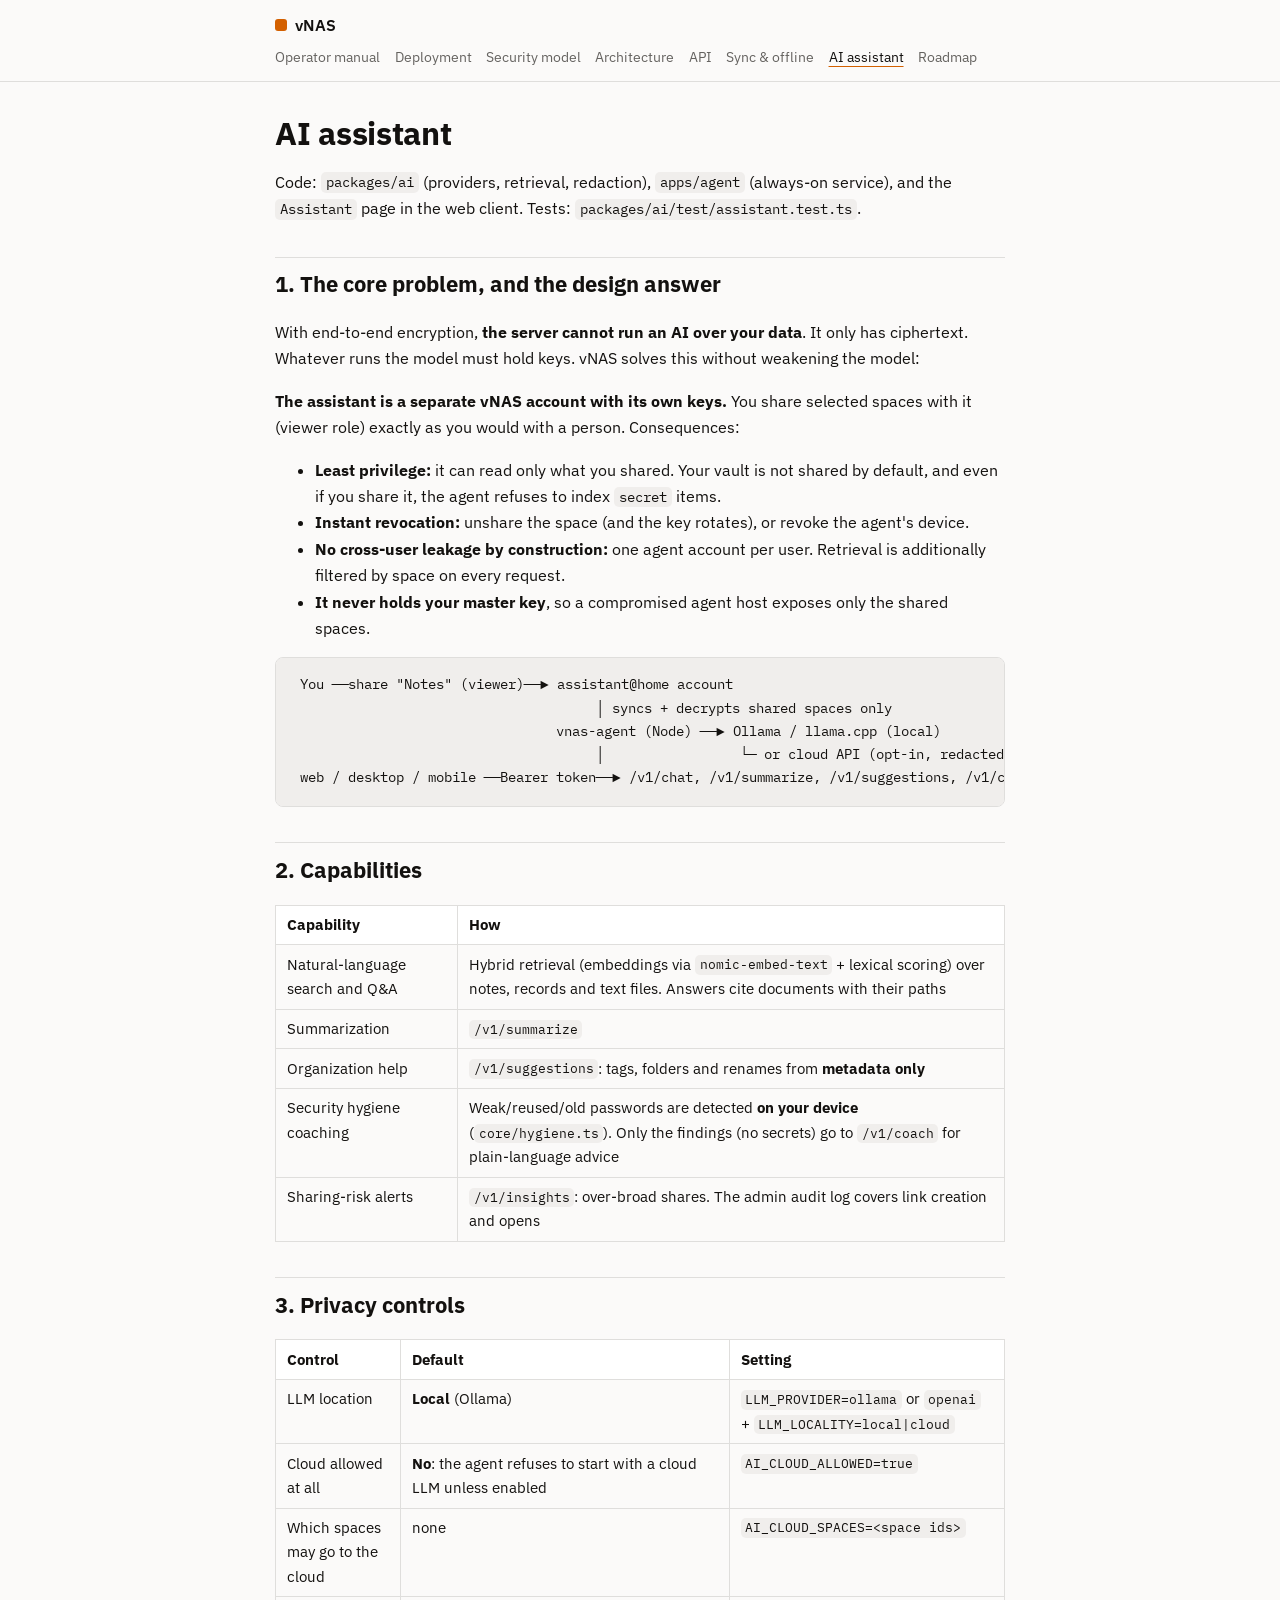
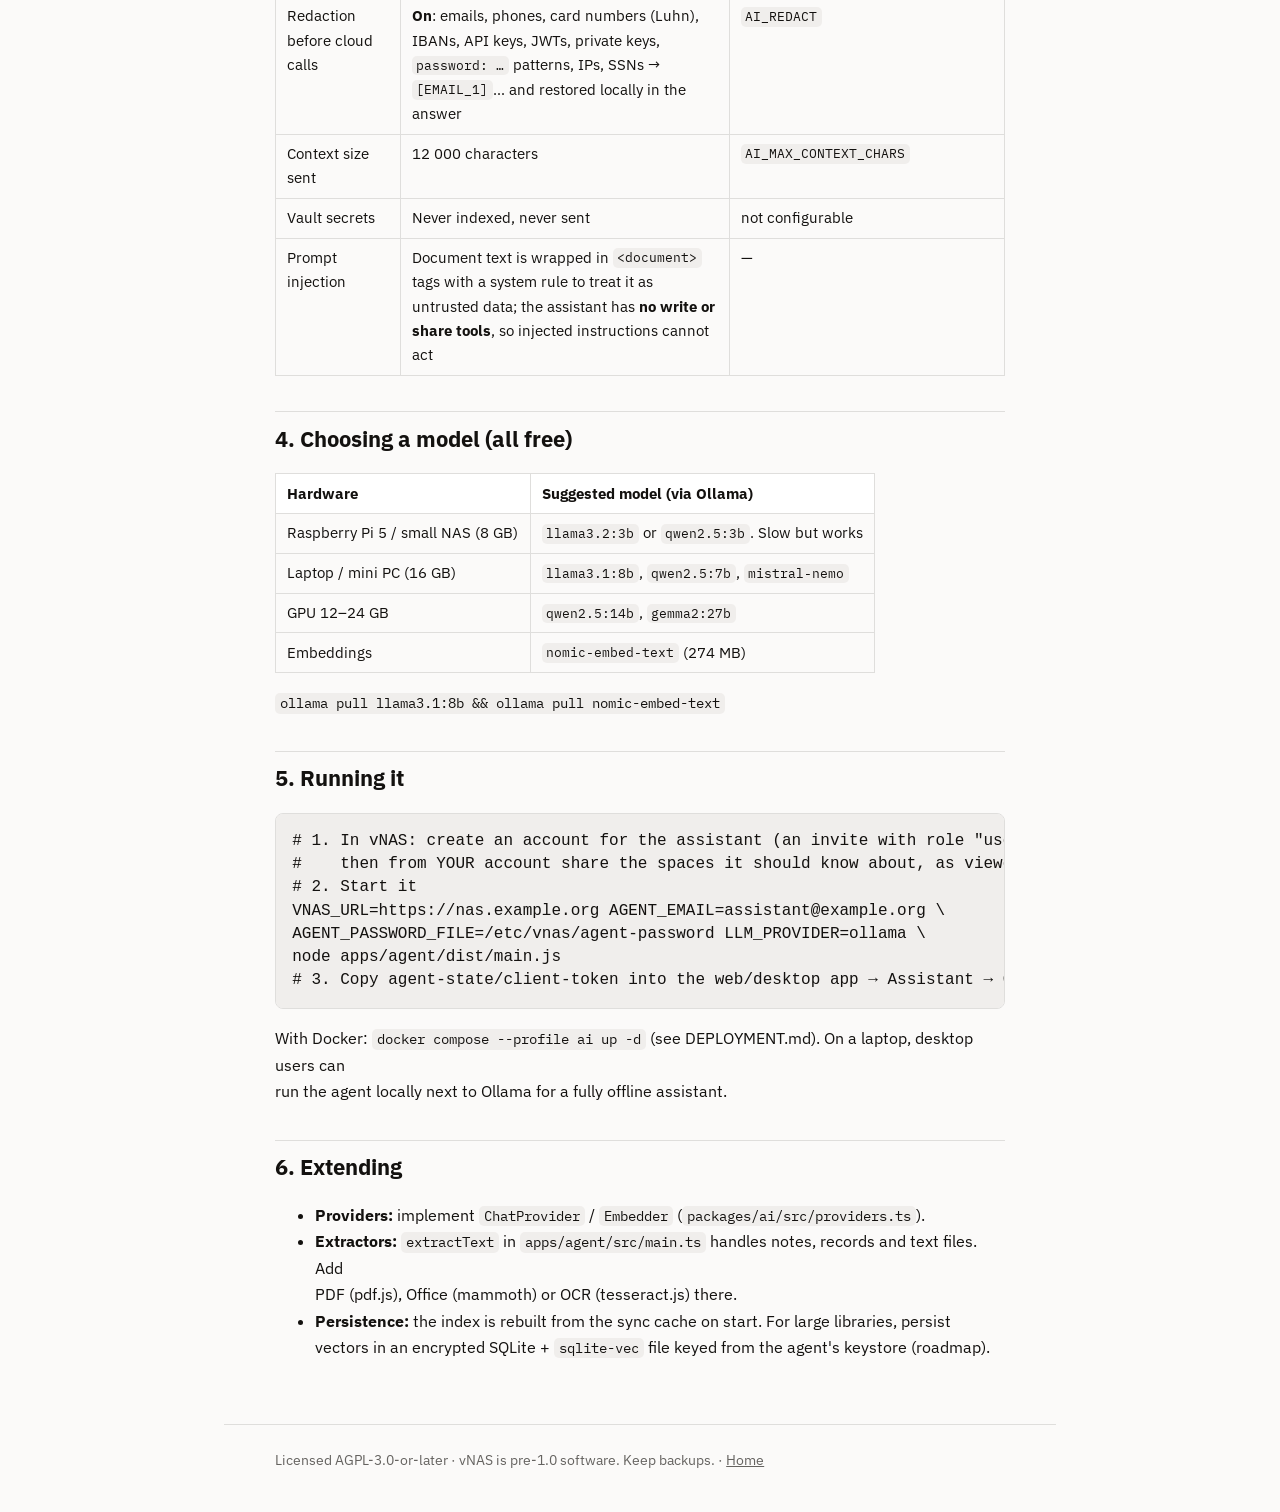
==== docs/AI.html @ 22ae7f99 "Initial site Co-Authored-By: Claude Opus 5.5 <noreply@anthropic.com> Claude-Session: https://claude." ====
<!doctype html>
<html lang="en">
<head>
<meta charset="utf-8">
<meta name="viewport" content="width=device-width, initial-scale=1">
<title>AI assistant · vNAS</title>
<meta name="color-scheme" content="light dark">
<link rel="icon" href="data:image/svg+xml,%3Csvg xmlns='http://www.w3.org/2000/svg' viewBox='0 0 16 16'%3E%3Crect x='3' y='3' width='10' height='10' rx='3' fill='%23d36000'/%3E%3C/svg%3E">
<link rel="preconnect" href="https://fonts.googleapis.com">
<link rel="preconnect" href="https://fonts.gstatic.com" crossorigin>
<link href="https://fonts.googleapis.com/css2?family=IBM+Plex+Mono:wght@400;500&family=IBM+Plex+Sans:wght@400;500;600&display=swap" rel="stylesheet">
<script>try { var t = localStorage.getItem("vnas-theme"); if (t === "light" || t === "dark") document.documentElement.dataset.theme = t; } catch (e) {}</script>
<link rel="stylesheet" href="docs.css">
</head>
<body>
<header class="bar"><div class="wrap">
  <a class="logo" href="../"><i></i>vNAS</a>
  <nav aria-label="Documentation"><a href="OPERATOR_MANUAL.html">Operator manual</a><a href="DEPLOYMENT.html">Deployment</a><a href="SECURITY.html">Security model</a><a href="ARCHITECTURE.html">Architecture</a><a href="API.html">API</a><a href="SYNC.html">Sync & offline</a><a href="AI.html" aria-current="page">AI assistant</a><a href="ROADMAP.html">Roadmap</a></nav>
</div></header>
<main class="wrap"><article class="doc"><h1 id="ai-assistant">AI assistant</h1>
<p>Code: <code class="notranslate">packages/ai</code> (providers, retrieval, redaction), <code class="notranslate">apps/agent</code> (always-on service), and the<br>
<code class="notranslate">Assistant</code> page in the web client. Tests: <code class="notranslate">packages/ai/test/assistant.test.ts</code>.</p>
<h2 id="1-the-core-problem-and-the-design-answer">1. The core problem, and the design answer</h2>
<p>With end-to-end encryption, <strong>the server cannot run an AI over your data</strong>. It only has ciphertext.<br>
Whatever runs the model must hold keys. vNAS solves this without weakening the model:</p>
<p><strong>The assistant is a separate vNAS account with its own keys.</strong> You share selected spaces with it<br>
(viewer role) exactly as you would with a person. Consequences:</p>
<ul>
<li><strong>Least privilege:</strong> it can read only what you shared. Your vault is not shared by default, and even<br>
if you share it, the agent refuses to index <code class="notranslate">secret</code> items.</li>
<li><strong>Instant revocation:</strong> unshare the space (and the key rotates), or revoke the agent's device.</li>
<li><strong>No cross-user leakage by construction:</strong> one agent account per user. Retrieval is additionally<br>
filtered by space on every request.</li>
<li><strong>It never holds your master key</strong>, so a compromised agent host exposes only the shared spaces.</li>
</ul>
<pre class="notranslate"><code class="notranslate"> You ──share "Notes" (viewer)──► assistant@home account
                                      │ syncs + decrypts shared spaces only
                                 vnas-agent (Node) ──► Ollama / llama.cpp (local)
                                      │                 └─ or cloud API (opt-in, redacted)
 web / desktop / mobile ──Bearer token──► /v1/chat, /v1/summarize, /v1/suggestions, /v1/coach
</code></pre>
<h2 id="2-capabilities">2. Capabilities</h2>
<markdown-accessiblity-table><table role="table">
<thead>
<tr>
<th>Capability</th>
<th>How</th>
</tr>
</thead>
<tbody>
<tr>
<td>Natural-language search and Q&amp;A</td>
<td>Hybrid retrieval (embeddings via <code class="notranslate">nomic-embed-text</code> + lexical scoring) over notes, records and text files. Answers cite documents with their paths</td>
</tr>
<tr>
<td>Summarization</td>
<td><code class="notranslate">/v1/summarize</code></td>
</tr>
<tr>
<td>Organization help</td>
<td><code class="notranslate">/v1/suggestions</code>: tags, folders and renames from <strong>metadata only</strong></td>
</tr>
<tr>
<td>Security hygiene coaching</td>
<td>Weak/reused/old passwords are detected <strong>on your device</strong> (<code class="notranslate">core/hygiene.ts</code>). Only the findings (no secrets) go to <code class="notranslate">/v1/coach</code> for plain-language advice</td>
</tr>
<tr>
<td>Sharing-risk alerts</td>
<td><code class="notranslate">/v1/insights</code>: over-broad shares. The admin audit log covers link creation and opens</td>
</tr>
</tbody>
</table></markdown-accessiblity-table>
<h2 id="3-privacy-controls">3. Privacy controls</h2>
<markdown-accessiblity-table><table role="table">
<thead>
<tr>
<th>Control</th>
<th>Default</th>
<th>Setting</th>
</tr>
</thead>
<tbody>
<tr>
<td>LLM location</td>
<td><strong>Local</strong> (Ollama)</td>
<td><code class="notranslate">LLM_PROVIDER=ollama</code> or <code class="notranslate">openai</code> + <code class="notranslate">LLM_LOCALITY=local|cloud</code></td>
</tr>
<tr>
<td>Cloud allowed at all</td>
<td><strong>No</strong>: the agent refuses to start with a cloud LLM unless enabled</td>
<td><code class="notranslate">AI_CLOUD_ALLOWED=true</code></td>
</tr>
<tr>
<td>Which spaces may go to the cloud</td>
<td>none</td>
<td><code class="notranslate">AI_CLOUD_SPACES=&lt;space ids&gt;</code></td>
</tr>
<tr>
<td>Redaction before cloud calls</td>
<td><strong>On</strong>: emails, phones, card numbers (Luhn), IBANs, API keys, JWTs, private keys, <code class="notranslate">password: …</code> patterns, IPs, SSNs → <code class="notranslate">[EMAIL_1]</code>… and restored locally in the answer</td>
<td><code class="notranslate">AI_REDACT</code></td>
</tr>
<tr>
<td>Context size sent</td>
<td>12 000 characters</td>
<td><code class="notranslate">AI_MAX_CONTEXT_CHARS</code></td>
</tr>
<tr>
<td>Vault secrets</td>
<td>Never indexed, never sent</td>
<td>not configurable</td>
</tr>
<tr>
<td>Prompt injection</td>
<td>Document text is wrapped in <code class="notranslate">&lt;document&gt;</code> tags with a system rule to treat it as untrusted data; the assistant has <strong>no write or share tools</strong>, so injected instructions cannot act</td>
<td>—</td>
</tr>
</tbody>
</table></markdown-accessiblity-table>
<h2 id="4-choosing-a-model-all-free">4. Choosing a model (all free)</h2>
<markdown-accessiblity-table><table role="table">
<thead>
<tr>
<th>Hardware</th>
<th>Suggested model (via Ollama)</th>
</tr>
</thead>
<tbody>
<tr>
<td>Raspberry Pi 5 / small NAS (8 GB)</td>
<td><code class="notranslate">llama3.2:3b</code> or <code class="notranslate">qwen2.5:3b</code>. Slow but works</td>
</tr>
<tr>
<td>Laptop / mini PC (16 GB)</td>
<td><code class="notranslate">llama3.1:8b</code>, <code class="notranslate">qwen2.5:7b</code>, <code class="notranslate">mistral-nemo</code></td>
</tr>
<tr>
<td>GPU 12–24 GB</td>
<td><code class="notranslate">qwen2.5:14b</code>, <code class="notranslate">gemma2:27b</code></td>
</tr>
<tr>
<td>Embeddings</td>
<td><code class="notranslate">nomic-embed-text</code> (274 MB)</td>
</tr>
</tbody>
</table></markdown-accessiblity-table>
<p><code class="notranslate">ollama pull llama3.1:8b &amp;&amp; ollama pull nomic-embed-text</code></p>
<h2 id="5-running-it">5. Running it</h2>
<div class="highlight highlight-source-shell"><pre class="notranslate"><span class="pl-c"><span class="pl-c">#</span> 1. In vNAS: create an account for the assistant (an invite with role "user"),</span>
<span class="pl-c"><span class="pl-c">#</span>    then from YOUR account share the spaces it should know about, as viewer.</span>
<span class="pl-c"><span class="pl-c">#</span> 2. Start it</span>
VNAS_URL=https://nas.example.org AGENT_EMAIL=assistant@example.org \
AGENT_PASSWORD_FILE=/etc/vnas/agent-password LLM_PROVIDER=ollama \
node apps/agent/dist/main.js
<span class="pl-c"><span class="pl-c">#</span> 3. Copy agent-state/client-token into the web/desktop app → Assistant → Connection</span></pre></div>
<p>With Docker: <code class="notranslate">docker compose --profile ai up -d</code> (see DEPLOYMENT.md). On a laptop, desktop users can<br>
run the agent locally next to Ollama for a fully offline assistant.</p>
<h2 id="6-extending">6. Extending</h2>
<ul>
<li><strong>Providers:</strong> implement <code class="notranslate">ChatProvider</code> / <code class="notranslate">Embedder</code> (<code class="notranslate">packages/ai/src/providers.ts</code>).</li>
<li><strong>Extractors:</strong> <code class="notranslate">extractText</code> in <code class="notranslate">apps/agent/src/main.ts</code> handles notes, records and text files. Add<br>
PDF (pdf.js), Office (mammoth) or OCR (tesseract.js) there.</li>
<li><strong>Persistence:</strong> the index is rebuilt from the sync cache on start. For large libraries, persist<br>
vectors in an encrypted SQLite + <code class="notranslate">sqlite-vec</code> file keyed from the agent's keystore (roadmap).</li>
</ul></article></main>
<footer class="wrap foot">Licensed AGPL-3.0-or-later · vNAS is pre-1.0 software. Keep backups. · <a href="../">Home</a></footer>
</body>
</html>
---- docs/docs.css ----
:root{--surface:#fbfaf9;--raised:#fff;--sunken:#f0eeec;--text:#13110f;--text-muted:#656360;--border:#dfdedc;--primary:#d36000;--primary-text:#b35100;
--sans:"IBM Plex Sans",-apple-system,BlinkMacSystemFont,"Segoe UI",system-ui,sans-serif;--mono:"IBM Plex Mono",ui-monospace,"SF Mono",Menlo,monospace;color-scheme:light}
@media (prefers-color-scheme:dark){:root:not([data-theme="light"]){--surface:#0a0907;--raised:#13110f;--sunken:#050403;--text:#f0eeec;--text-muted:#918f8c;--border:#2a2926;--primary-text:#ff9a3d;color-scheme:dark}}
:root[data-theme="dark"]{--surface:#0a0907;--raised:#13110f;--sunken:#050403;--text:#f0eeec;--text-muted:#918f8c;--border:#2a2926;--primary-text:#ff9a3d;color-scheme:dark}
*{box-sizing:border-box}body{margin:0;background:var(--surface);color:var(--text);font:16px/1.65 var(--sans)}
.wrap{max-width:52rem;margin:0 auto;padding-inline:max(16px,4vw)}
.bar{position:sticky;top:env(safe-area-inset-top,0px);background:var(--surface);border-bottom:1px solid var(--border);z-index:1}
.bar .wrap{display:flex;flex-wrap:wrap;align-items:center;gap:.5rem 1.25rem;padding-block:.75rem}
.logo{display:inline-flex;align-items:center;gap:.5rem;font-weight:600;color:var(--text);text-decoration:none}
.logo i{width:12px;height:12px;border-radius:3px;background:var(--primary)}
nav{display:flex;flex-wrap:wrap;gap:.25rem .9rem;font-size:.875rem}nav a{color:var(--text-muted);text-decoration:none}
nav a:hover,nav a[aria-current]{color:var(--text)}nav a[aria-current]{text-decoration:underline;text-underline-offset:4px;text-decoration-color:var(--primary)}
.doc{padding-block:2rem 3rem}.doc h1{font-size:2rem;line-height:1.2;letter-spacing:-.01em;margin:0 0 1rem}
.doc h2{font-size:1.35rem;margin:2.2rem 0 .6rem;padding-top:.6rem;border-top:1px solid var(--border)}.doc h3{font-size:1.1rem;margin:1.6rem 0 .4rem}
.doc a{color:var(--primary-text)}.doc .anchor{display:none}
.doc code{font:.875em var(--mono);background:var(--sunken);padding:.1em .35em;border-radius:5px}
.doc pre{overflow-x:auto;background:var(--sunken);border:1px solid var(--border);border-radius:8px;padding:1rem;line-height:1.45}.doc pre code{background:none;padding:0}
.doc .markdown-heading{position:relative}
.doc table{display:block;overflow-x:auto;border-collapse:collapse;margin:1rem 0;font-size:.925rem}
.doc th,.doc td{border:1px solid var(--border);padding:.45rem .7rem;text-align:left;vertical-align:top}.doc th{background:var(--raised)}
.doc blockquote{margin:1rem 0;padding:.2rem 1rem;border-left:3px solid var(--primary);color:var(--text-muted)}
.doc img{max-width:100%}.foot{padding-block:1.5rem 2.5rem;border-top:1px solid var(--border);color:var(--text-muted);font-size:.85rem}.foot a{color:inherit}
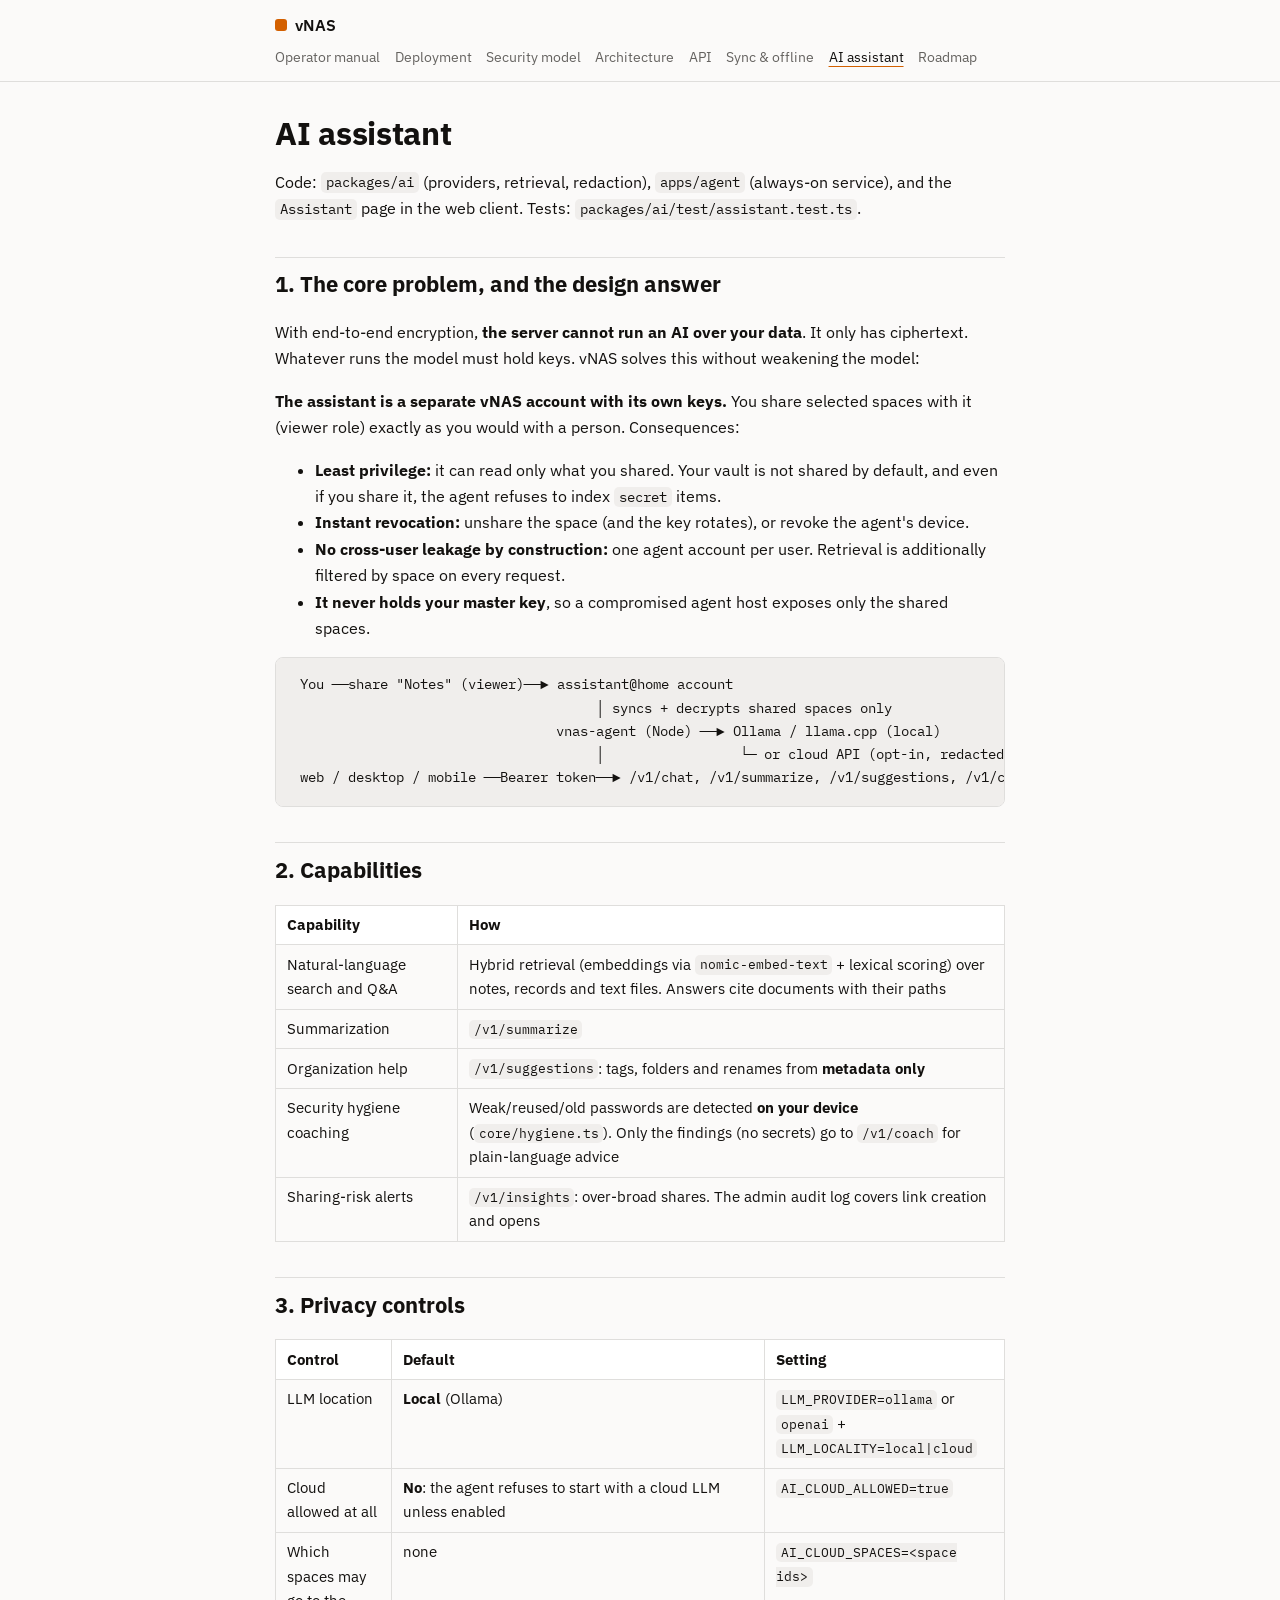
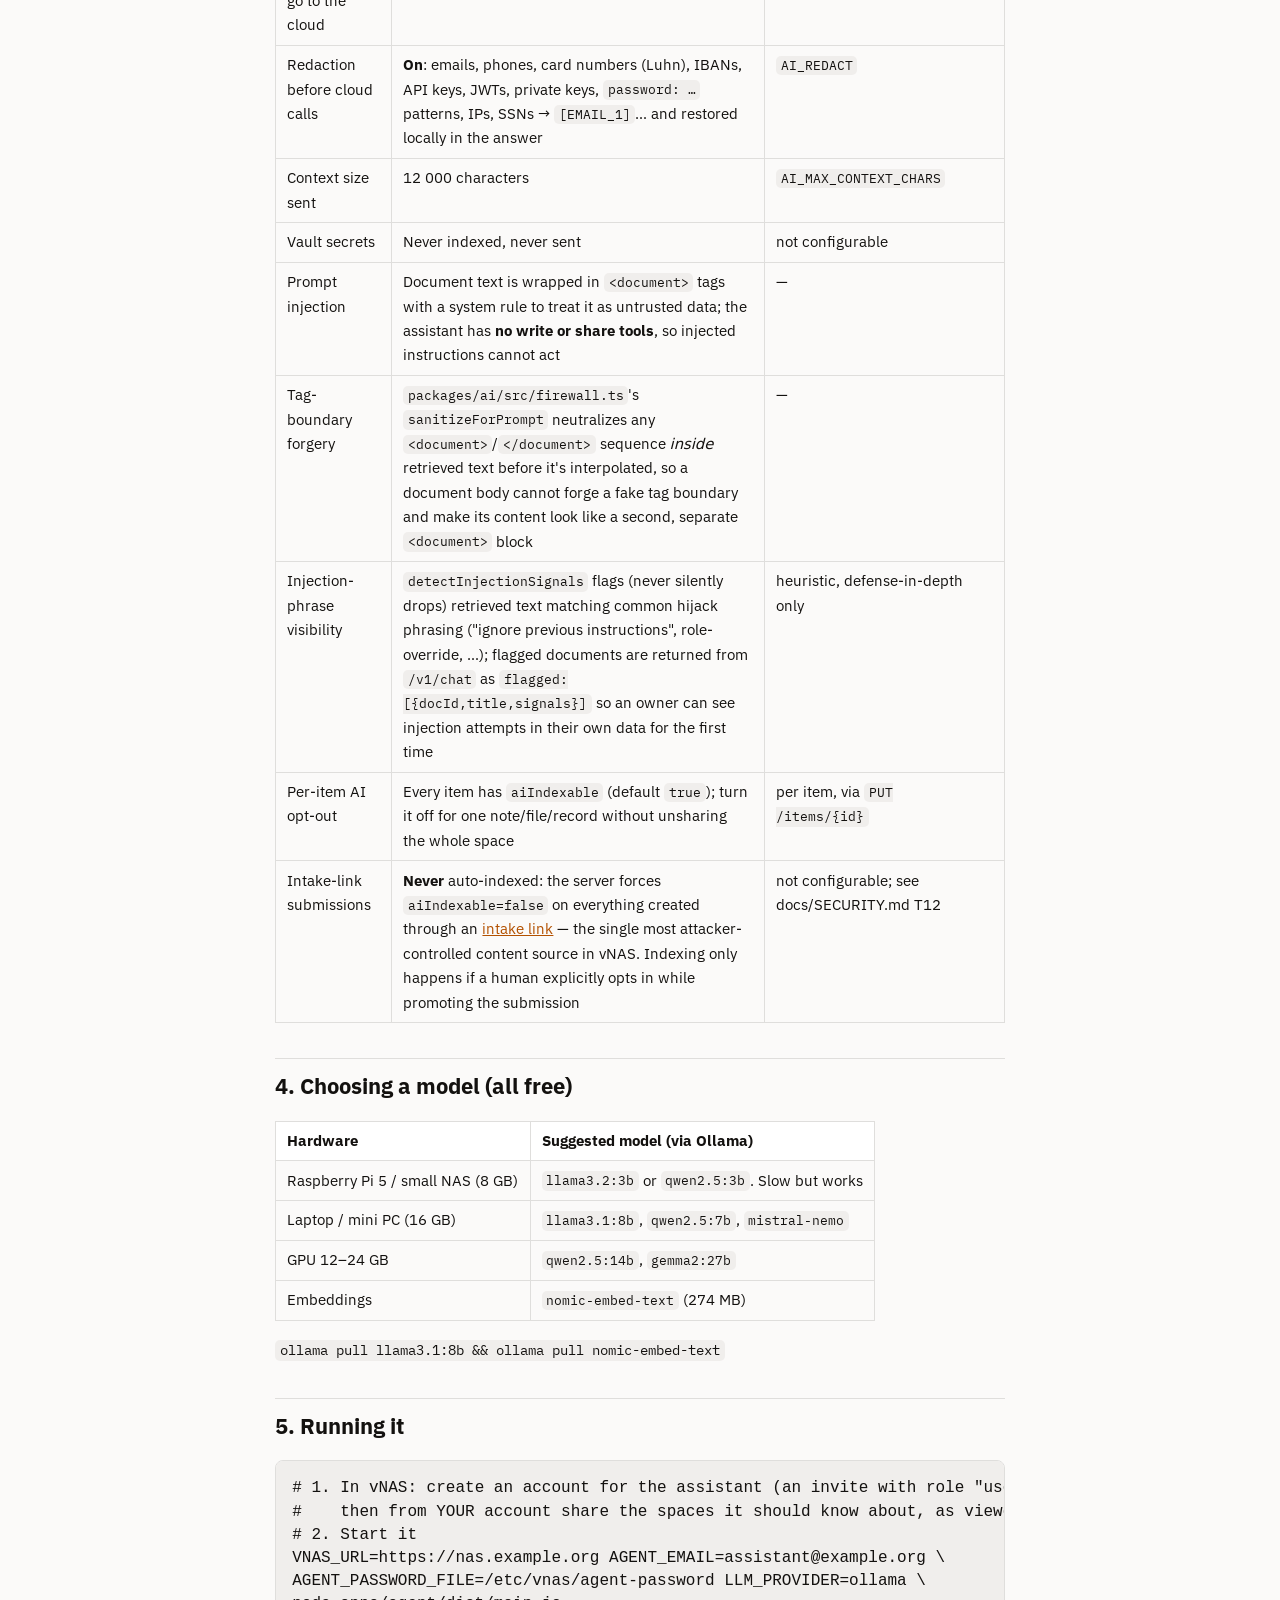
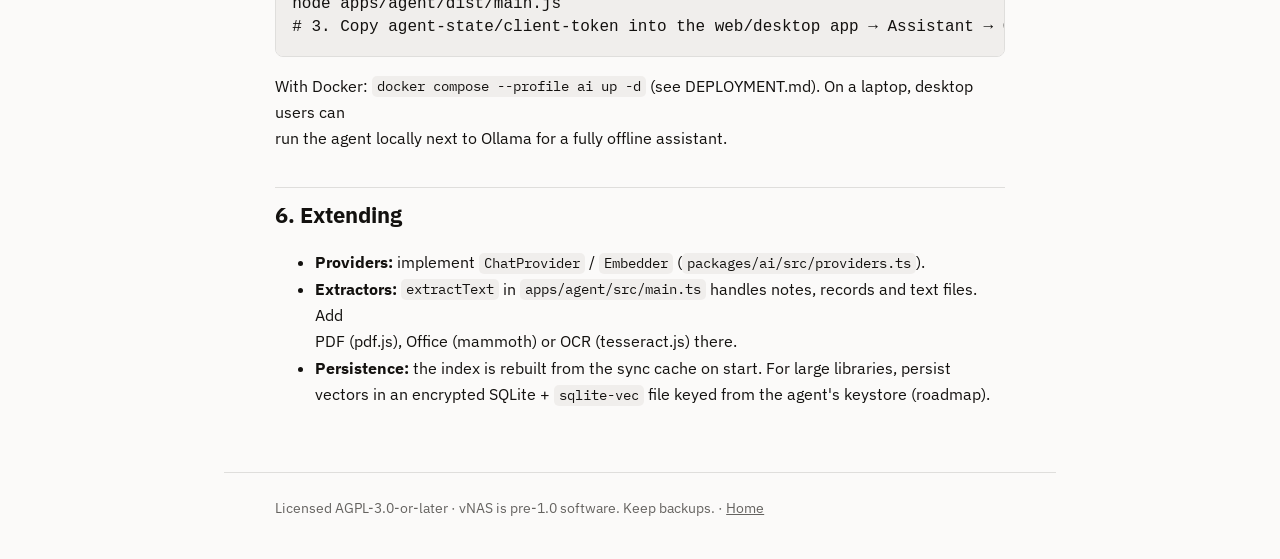
==== commit 4ce364d0: "Deploy 2759f35" ====
--- a/docs/AI.html
+++ b/docs/AI.html
@@ -115,6 +115,26 @@
 <td>Document text is wrapped in <code class="notranslate">&lt;document&gt;</code> tags with a system rule to treat it as untrusted data; the assistant has <strong>no write or share tools</strong>, so injected instructions cannot act</td>
 <td>—</td>
 </tr>
+<tr>
+<td>Tag-boundary forgery</td>
+<td><code class="notranslate">packages/ai/src/firewall.ts</code>'s <code class="notranslate">sanitizeForPrompt</code> neutralizes any <code class="notranslate">&lt;document&gt;</code>/<code class="notranslate">&lt;/document&gt;</code> sequence <em>inside</em> retrieved text before it's interpolated, so a document body cannot forge a fake tag boundary and make its content look like a second, separate <code class="notranslate">&lt;document&gt;</code> block</td>
+<td>—</td>
+</tr>
+<tr>
+<td>Injection-phrase visibility</td>
+<td><code class="notranslate">detectInjectionSignals</code> flags (never silently drops) retrieved text matching common hijack phrasing ("ignore previous instructions", role-override, …); flagged documents are returned from <code class="notranslate">/v1/chat</code> as <code class="notranslate">flagged:[{docId,title,signals}]</code> so an owner can see injection attempts in their own data for the first time</td>
+<td>heuristic, defense-in-depth only</td>
+</tr>
+<tr>
+<td>Per-item AI opt-out</td>
+<td>Every item has <code class="notranslate">aiIndexable</code> (default <code class="notranslate">true</code>); turn it off for one note/file/record without unsharing the whole space</td>
+<td>per item, via <code class="notranslate">PUT /items/{id}</code></td>
+</tr>
+<tr>
+<td>Intake-link submissions</td>
+<td><strong>Never</strong> auto-indexed: the server forces <code class="notranslate">aiIndexable=false</code> on everything created through an <a href="API.html#intake-links">intake link</a> — the single most attacker-controlled content source in vNAS. Indexing only happens if a human explicitly opts in while promoting the submission</td>
+<td>not configurable; see docs/SECURITY.md T12</td>
+</tr>
 </tbody>
 </table></markdown-accessiblity-table>
 <h2 id="4-choosing-a-model-all-free">4. Choosing a model (all free)</h2>
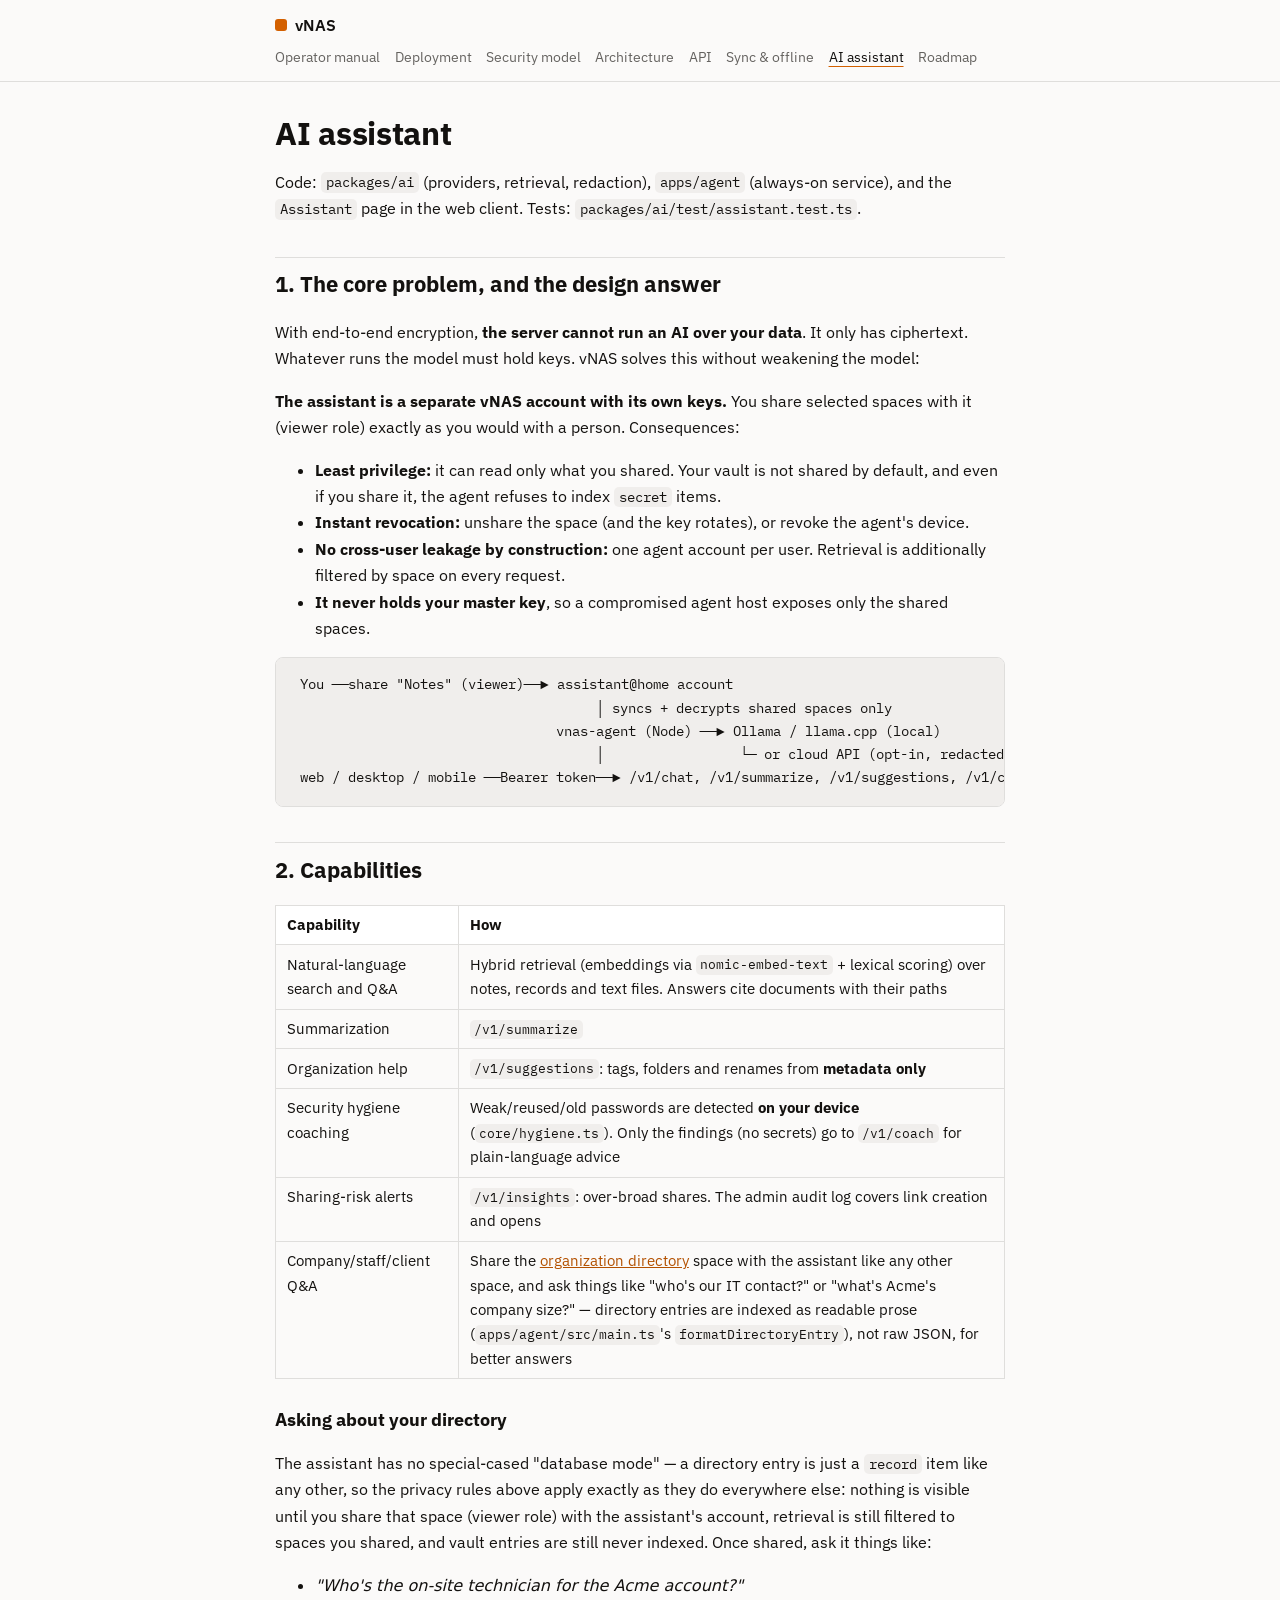
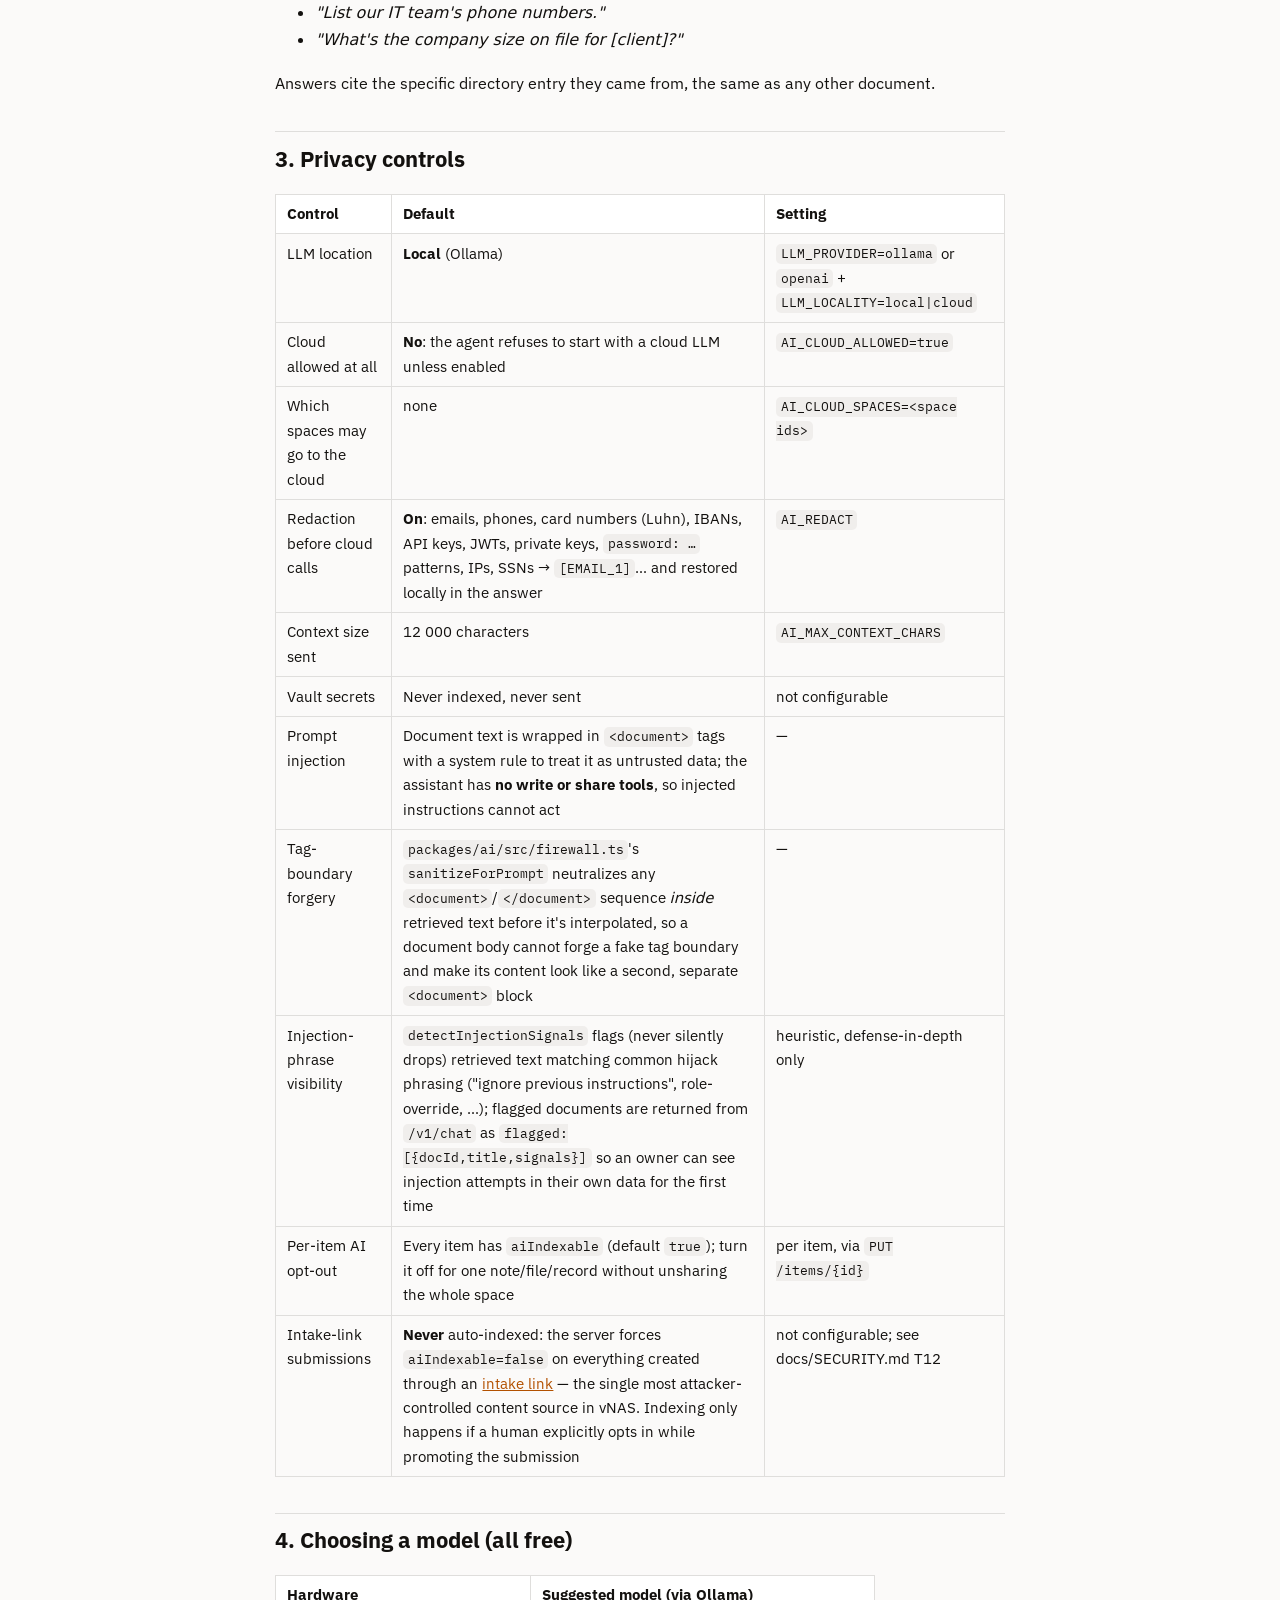
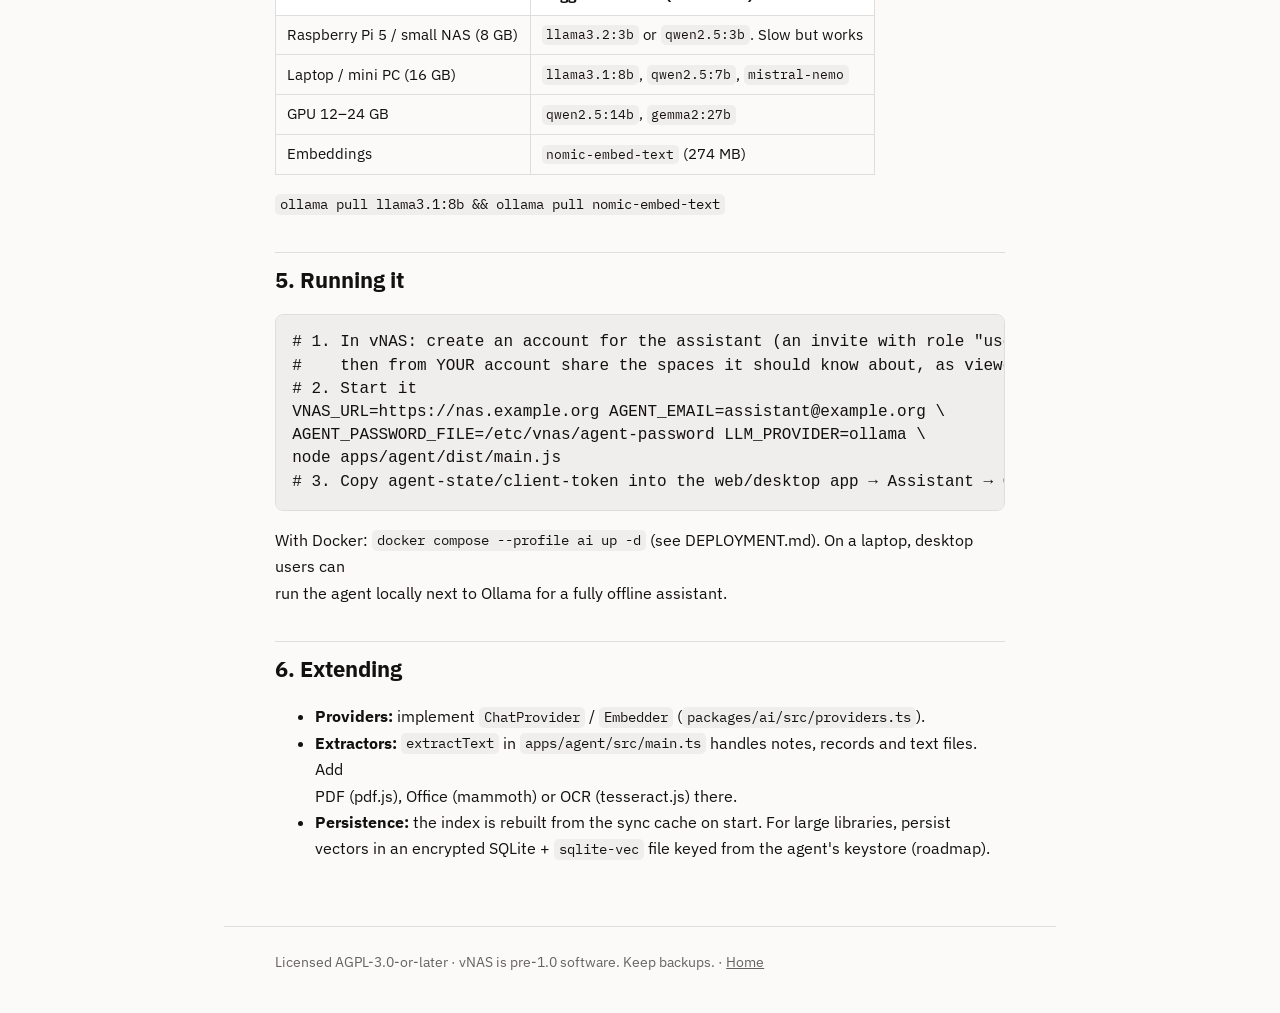
==== commit e1a71cd0: "Deploy 8156fd0" ====
--- a/docs/AI.html
+++ b/docs/AI.html
@@ -68,8 +68,23 @@
 <td>Sharing-risk alerts</td>
 <td><code class="notranslate">/v1/insights</code>: over-broad shares. The admin audit log covers link creation and opens</td>
 </tr>
+<tr>
+<td>Company/staff/client Q&amp;A</td>
+<td>Share the <a href="API.html#items-files-folders-notes-vault-entries-records">organization directory</a> space with the assistant like any other space, and ask things like "who's our IT contact?" or "what's Acme's company size?" — directory entries are indexed as readable prose (<code class="notranslate">apps/agent/src/main.ts</code>'s <code class="notranslate">formatDirectoryEntry</code>), not raw JSON, for better answers</td>
+</tr>
 </tbody>
 </table></markdown-accessiblity-table>
+<h3 id="asking-about-your-directory">Asking about your directory</h3>
+<p>The assistant has no special-cased "database mode" — a directory entry is just a <code class="notranslate">record</code> item like<br>
+any other, so the privacy rules above apply exactly as they do everywhere else: nothing is visible<br>
+until you share that space (viewer role) with the assistant's account, retrieval is still filtered to<br>
+spaces you shared, and vault entries are still never indexed. Once shared, ask it things like:</p>
+<ul>
+<li><em>"Who's the on-site technician for the Acme account?"</em></li>
+<li><em>"List our IT team's phone numbers."</em></li>
+<li><em>"What's the company size on file for [client]?"</em></li>
+</ul>
+<p>Answers cite the specific directory entry they came from, the same as any other document.</p>
 <h2 id="3-privacy-controls">3. Privacy controls</h2>
 <markdown-accessiblity-table><table role="table">
 <thead>
